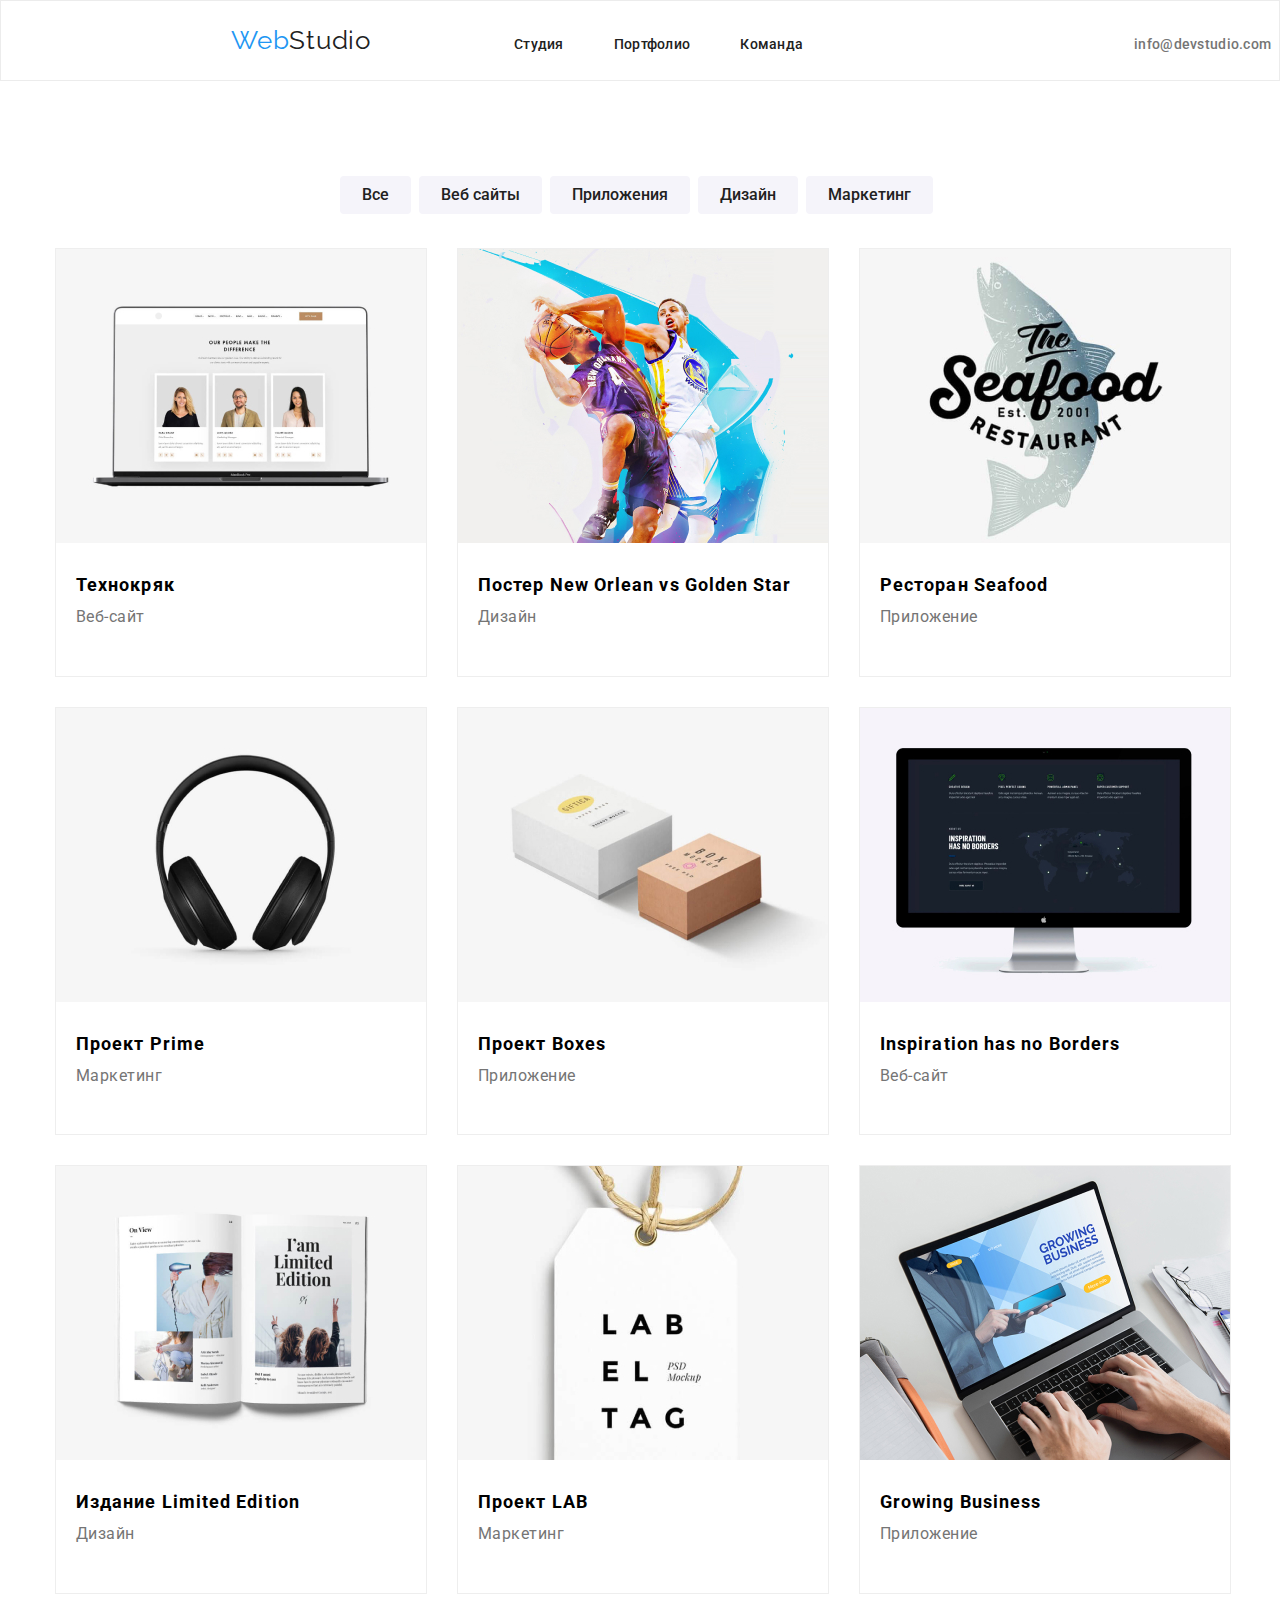
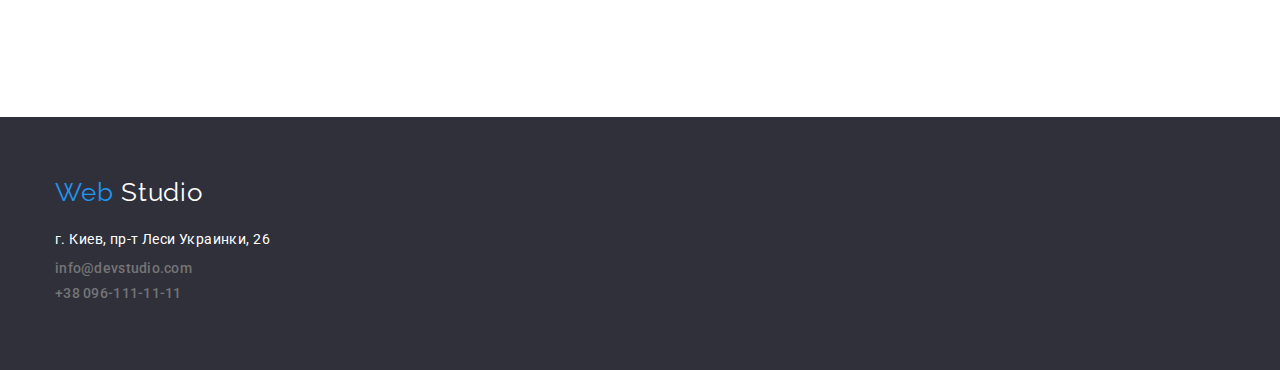
==== portfolio.html @ 87e360bc "reloaded repository" ====
<!DOCTYPE html>
<html lang="en">
  <head>
    <meta charset="UTF-8" />
    <meta name="viewport" content="width=device-width, initial-scale=1.0" />
    <link rel="stylesheet" href="./css/modern-normalize.css" />
    <link rel="stylesheet" href="./css/style.css" />
    <link rel="stylesheet" href="./css/portfolio.css" />
    <link rel="preconnect" href="https://fonts.gstatic.com" />
    <link
      href="https://fonts.googleapis.com/css2?family=Raleway:wght@700&family=Roboto:wght@400;500;700;900&display=swap"
      rel="stylesheet"
    />
    <title>Портфолио</title>
  </head>
  <body>
    <!-- Шапка сайта -->
    <header class="header">
      <div class="container-header">
        <nav class="navigation">
          <a href="./index.html" class="web-studio">
            <span class="web">Web</span><span class="studio">Studio</span></a
          >
          <ul class="links">
            <li><a class="links-menu" href="./index.html">Студия</a></li>
            <li>
              <a class="links-menu" href="./portfolio.html">Портфолио</a>
            </li>
            <li><a class="links-menu" href="#">Команда</a></li>
          </ul>
        </nav>
        <ul class="contacts-links">
          <li>
            <a class="contacts-header" href="mailto:info@devstudio.com"
              >info@devstudio.com</a
            >
          </li>
          <li>
            <a class="contacts-header" href="tel:+380961111111"
              >+38 096-111-11-11</a
            >
          </li>
        </ul>
      </div>
    </header>

    <!-- Основной контент -->
    <main>
      <!-- Кнопки -->
      <section class="buttons">
        <div class="container">
          <ul class="button-portfolio">
            <div class="buttons-block">
              <li class="button-main">
                <button class="button-filter">Все</button>
              </li>
              <li class="button-main">
                <button class="button-filter">Веб сайты</button>
              </li>
              <li class="button-main">
                <button class="button-filter">Приложения</button>
              </li>
              <li class="button-main">
                <button class="button-filter">Дизайн</button>
              </li>
              <li class="button-main">
                <button class="button-filter">Маркетинг</button>
              </li>
            </div>
          </ul>
        </div>
      </section>
      <!-- Карточки -->
      <section class="cards">
        <div class="container">
          <!-- 1 КОЛОНКА  -->
          <ul class="card-many">
            <li class="cards-info">
              <img src="./images/2block/1.jpg" alt="" width="370" />
              <div class="cards-info-title">
                <h3 class="card-pojects">Технокряк</h3>
                <p class="card-info">Веб-сайт</p>
              </div>
            </li>
            <li class="cards-info">
              <img src="./images/2block/2.jpg" alt="" width="370" />
              <div class="cards-info-title">
                <h3 class="card-pojects">Постер New Orlean vs Golden Star</h3>
                <p class="card-info">Дизайн</p>
              </div>
            </li>
            <li class="cards-info">
              <img src="./images/2block/3.jpg" alt="" width="370" />
              <div class="cards-info-title">
                <h3 class="card-pojects">Ресторан Seafood</h3>
                <p class="card-info">Приложение</p>
              </div>
            </li>
          </ul>
          <!-- 2 КОЛОНКА  -->
          <ul class="card-many">
            <li class="cards-info">
              <img src="./images/2block/4.jpg" alt="" width="370" />
              <div class="cards-info-title">
                <h3 class="card-pojects">Проект Prime</h3>
                <p class="card-info">Маркетинг</p>
              </div>
            </li>
            <li class="cards-info">
              <img src="./images/2block/5.jpg" alt="" width="370" />
              <div class="cards-info-title">
                <h3 class="card-pojects">Проект Boxes</h3>
                <p class="card-info">Приложение</p>
              </div>
            </li>
            <li class="cards-info">
              <img src="./images/2block/6.jpg" alt="" width="370" />
              <div class="cards-info-title">
                <h3 class="card-pojects">Inspiration has no Borders</h3>
                <p class="card-info">Веб-сайт</p>
              </div>
            </li>
          </ul>
          <!-- 3 КОЛОНКА -->
          <ul class="card-many">
            <li class="cards-info">
              <img src="./images/2block/7.jpg" alt="" width="370" />
              <div class="cards-info-title">
                <h3 class="card-pojects">Издание Limited Edition</h3>
                <p class="card-info">Дизайн</p>
              </div>
            </li>
            <li class="cards-info">
              <img src="./images/2block/8.jpg" alt="" width="370" />
              <div class="cards-info-title">
                <h3 class="card-pojects">Проект LAB</h3>
                <p class="card-info">Маркетинг</p>
              </div>
            </li>
            <li class="cards-info">
              <img src="./images/2block/9.jpg" alt="" width="370" />
              <div class="cards-info-title">
                <h3 class="card-pojects">Growing Business</h3>
                <p class="card-info">Приложение</p>
              </div>
            </li>
          </ul>
        </div>
      </section>
    </main>

    <!-- Футер -->
    <footer class="footer">
      <div class="container-footer">
        <div class="footer-blocks">
          <a href="./index.html" class="web-studio-footer">
            <span class="web"> Web </span>
            <span class="studio-f"> Studio </span>
          </a>
        </div>

        <address class="address">
          <ul class="nav-footer">
            <li>
              <div class="footer-blocks">
                <a class="address-location footer-links" href="#">
                  г. Киев, пр-т Леси Украинки, 26
                </a>
              </div>
            </li>
          </ul>
          <ul class="contacts-links-f">
            <li>
              <div class="footer-blocks">
                <a
                  class="contacts-footer footer-links"
                  href="mailto:info@devstudio.com"
                >
                  info@devstudio.com
                </a>
              </div>
            </li>
            <li>
              <div class="footer-blocks">
                <a
                  class="contacts-footer footer-links"
                  href="tel:+380961111111"
                >
                  +38 096-111-11-11
                </a>
              </div>
            </li>
          </ul>
        </address>
      </div>
    </footer>
  </body>
</html>
---- css/style.css ----
:root {
    --secondary-color: rgba(33, 150, 243, 1);
        --main-color: rgba(33, 33, 33, 1);

    --rare-color: rgba(117, 117, 117, 1);
    --whitey-color: rgba(255, 255, 255, 1);

    --hero-bg-color: rgba(47, 48, 58, 1);
    --team-bg-color: rgba(245, 244, 250, 1);

}

body{
    font-family: Roboto,sans-serif;
    font-style: normal;
}

img{
    display: block;
}

.header,
.links,
.navigation,
.contacts-links {
    display: flex;
}

/* STUDIO */
/* Header */
.header{
  /* border: 2px solid black; */
  /* width: 80px; */
  border: 1px solid #ECECEC;
}
.container-header{
        /* width: 1200px; */
        padding-left: 15px;
        padding-right: 15px;
        display: flex;
}
.header-links-block {
            display: flex;
}

/* Logo  */
.web-studio {
    font-size: 26px;
    font-family: Raleway, sans-serif;

    line-height: 1.2;
    letter-spacing: 0.03em;

    text-decoration: none;

    margin-left: 215px;
    margin-right:93px;
    margin-top: 24px;
    margin-bottom: 24px;
}
.web {
    color: var(--secondary-color);
}
.studio {
    color: var(--main-color);
}
.studio-f{
    color:var(--whitey-color);
}


/* Links About */
.links{
        margin-top: 34px;
}
.links-menu{
    text-decoration: none;

    font-weight: 500;
    font-size: 14px;

    line-height: 1.1;
    letter-spacing: 0.02em;

    color: var(--main-color);

    box-sizing:border-box;

    padding-top: 7px;
    padding-bottom: 7px;

}
.links-menu:nth-last-child(n+1){
margin-left: 50px;
}
.links-menu:hover{
    color: var(--secondary-color);
}
.links-menu:focus {
    color: var(--secondary-color);
}
/* .links-menu:active{
        color: var(--secondary-color);
} */

/* Contacts about */
.contacts-links{
    margin-left: 331px;
    margin-top: 34px;
    white-space: nowrap;
}
.contacts-header {
    margin-right: 50px;
    padding-top: 7px;
    padding-bottom: 7px;
}

.contacts, 
.contacts-header{
        color: var(--rare-color);

        text-decoration: none;

        font-weight: 500;
        font-size: 14px;

        letter-spacing: 0.02em;
        line-height: 1.1;
}
.contacts, 
.contacts-header:hover {
    color: var(--secondary-color);
    text-decoration: none;
}
.contacts,
.contacts-header:focus {
    color: var(--secondary-color);
    text-decoration: none;
}
/* .contacts,
.contacts-header:active {
    color: var(--secondary-color);
    text-decoration: none;
} */


/* HERO */
.hero {
    color: var(--whitey-color);
    background-color: var(--hero-bg-color);

    text-align: center;
    letter-spacing: 0.06em;
    text-transform: uppercase;

padding-bottom: 200px;


}
.hero-title {
    font-size: 44px;
    line-height: 1.5;

    text-transform: uppercase;

    letter-spacing: 0.06em;
    font-weight: 900;
     
    padding-top: 200px;
    padding-bottom: 30px;
}
.hero-button{
    background-color: var(--secondary-color);
    color:var(--whitey-color);

    border-radius: 4px;
    padding: 13px 32px;
    box-shadow: 0px 4px 4px rgba(0, 0, 0, 0.15);

    font-size: 16px;
    width: 200px;
    height: 50px;

    text-decoration: none;
    text-transform: none;
}

/* HEADING */
.under-hero{
    box-sizing:border-box;
}
.heading{
    display: flex;

    letter-spacing: 0.03em;

    padding-top: 94px;
    padding-bottom: 94px;
}

.heading li:not(:last-child){
    margin-right: 30px;
}

.heading-title{
    color: var(--main-color);

    text-transform: uppercase;

    font-weight: bold;
    line-height: 1.1;

    font-size: 14px;

    padding-bottom: 10px;
}
.heading-info{
    color: var(--rare-color);

    font-size: 14px;

    font-weight: normal;
    line-height: 1.7;

    /* padding-right: 67px; */
}

/* Our Classes */
.classes{
    padding-bottom: 94px;
}
.classes-title{
    color: var(--main-color);
    font-size: 36px;
    font-weight: bold;
    line-height: 1.2;
    text-align: center;
    letter-spacing: 0.03em;
    padding-bottom: 50px;
}
.classes-title-team{
        color: var(--main-color);
        font-size: 36px;
        font-weight: bold;
        line-height: 1.2;
        text-align: center;
        letter-spacing: 0.03em;
        padding-top: 94px;
        padding-bottom: 50px;
}
.classes-img {
    margin: 0;
    padding: 0;
    display: flex;
    justify-content: space-between;
}
.container{
    width: 1200px;
    padding-left: 15px;
    padding-right: 15px;
    margin-left: auto;
    margin-right: auto;
}

/* Team info */
.team{
    background-color:var(--team-bg-color);
}
.team-block{
    background-color:var(--whitey-color);
    box-shadow: 0px 1px 3px rgba(0, 0, 0, 0.12),
    0px 1px 1px rgba(0, 0, 0, 0.14),
    0px 2px 1px rgba(0, 0, 0, 0.2);

    border-radius: 0px 0px 4px 4px;

}
.team-block:not(:last-child){
    margin-right: 30px;
}
.team-member{
font-size: 16px;
font-weight: 500;

text-align: center;

letter-spacing: 0.03em;

padding-top: 30px;
padding-bottom: 10px;
}
.best-team-member{
display: flex;
padding-bottom: 94px;
}
.team-profession{
    color:var(--rare-color);

    font-size: 16px;
    font-weight: normal;

    line-height: 1.2;

    text-align: center;
    letter-spacing: 0.03em;

    padding-bottom: 30px;
}
/*  */
/*  */
/* Footer */
.footer{
    background-color:var(--hero-bg-color);
        padding-bottom: 60px;
}
.container-footer{
        width: 1200px;
        padding-left: 15px;
        padding-right: 15px;
        margin-left: auto;
        margin-right: auto;
}

/* nav-f */
.footer-links{
    display: block;

    margin-bottom: 9px;
}
/* .contacts-links-f {
    margin-left: 215px;
} */
.contacts-footer{
        color: var(--rare-color);

        text-decoration: none;

        font-weight: 500;
        font-size: 14px;

        letter-spacing: 0.02em;
        line-height: 1.1;
}
.contacts-footer:hover{
    color: var(--secondary-color);
    text-decoration: none;
}
.container-footer:focus{
    color: var(--secondary-color);
    text-decoration: none;
}


.web-studio-footer {
    font-size: 26px;
    font-family: Raleway, sans-serif;

    line-height: 1.2;
    letter-spacing: 0.03em;

    text-decoration: none;

    display: block;

padding-top: 60px;
}
/* .web-studio-footer:first-child{
    margin-top: 20px;
} */


/* Contacts and Address */
/* .footer-blocks{
        padding-left: 215px;
} */
.web-studio-footer,
.address-location,
.contacts{
    display: inline-block;
}

.address{
    font-size: 14px;

    line-height: 1.7;
    letter-spacing: 0.03em;

    font-weight: normal;

    display: block;

    padding-top: 20px;
}
.address-location{
    color: var(--whitey-color);
    text-decoration: none;
}
---- css/portfolio.css ----
/* Buttons */
.buttons{
     padding-top: 95px;
    margin-bottom: 34px;

}
.buttons-block{
    margin-left: auto;
    margin-right: auto;
        display: flex;
}
.button-portfolio{
    display: flex;
}
.button-main{
padding-right: 8px;
}
.button-filter {
    color: var(--main-color);
    background-color: var(--team-bg-color);

    font-weight: 500;
    font-size: 16px;

    line-height: 1.6;

    padding: 6px 22px;

    border-radius: 4px;

    white-space: nowrap;
        border: none;
}
.button-filter:hover {
    color: var(--whitey-color);
    background-color: var(--secondary-color);

    box-shadow: 0px 3px 1px rgba(0, 0, 0, 0.1),
    0px 1px 2px rgba(0, 0, 0, 0.08),
    0px 2px 2px rgba(0, 0, 0, 0.12);

    border-radius: 4px;
    border: none;
}
.button-filter:focus {
    color: var(--whitey-color);
    background-color: var(--secondary-color);

    box-shadow: 0px 3px 1px rgba(0, 0, 0, 0.1),
    0px 1px 2px rgba(0, 0, 0, 0.08),
    0px 2px 2px rgba(0, 0, 0, 0.12);
    border: none;
}

/* MAIN */
.cards{
    padding-bottom: 93px;
}
.card-many{
display: flex;
}
.cards-info-title{
    padding: 24px 20px;
}
.cards-info{
    border: 1px solid #EEEEEE;
    box-sizing: border-box;
    margin-bottom: 30px;
}
.cards-info:not(:last-child){
        margin-right:30px;
}
.card-pojects {
    font-weight: bold;
    font-size: 18px;
    line-height: 2;
    letter-spacing: 0.06em;

}
.card-info {
    font-weight: normal;
    font-size: 16px;
    line-height: 1.8;
    letter-spacing: 0.03em;
    color: #757575;

    padding-bottom: 20px;
}
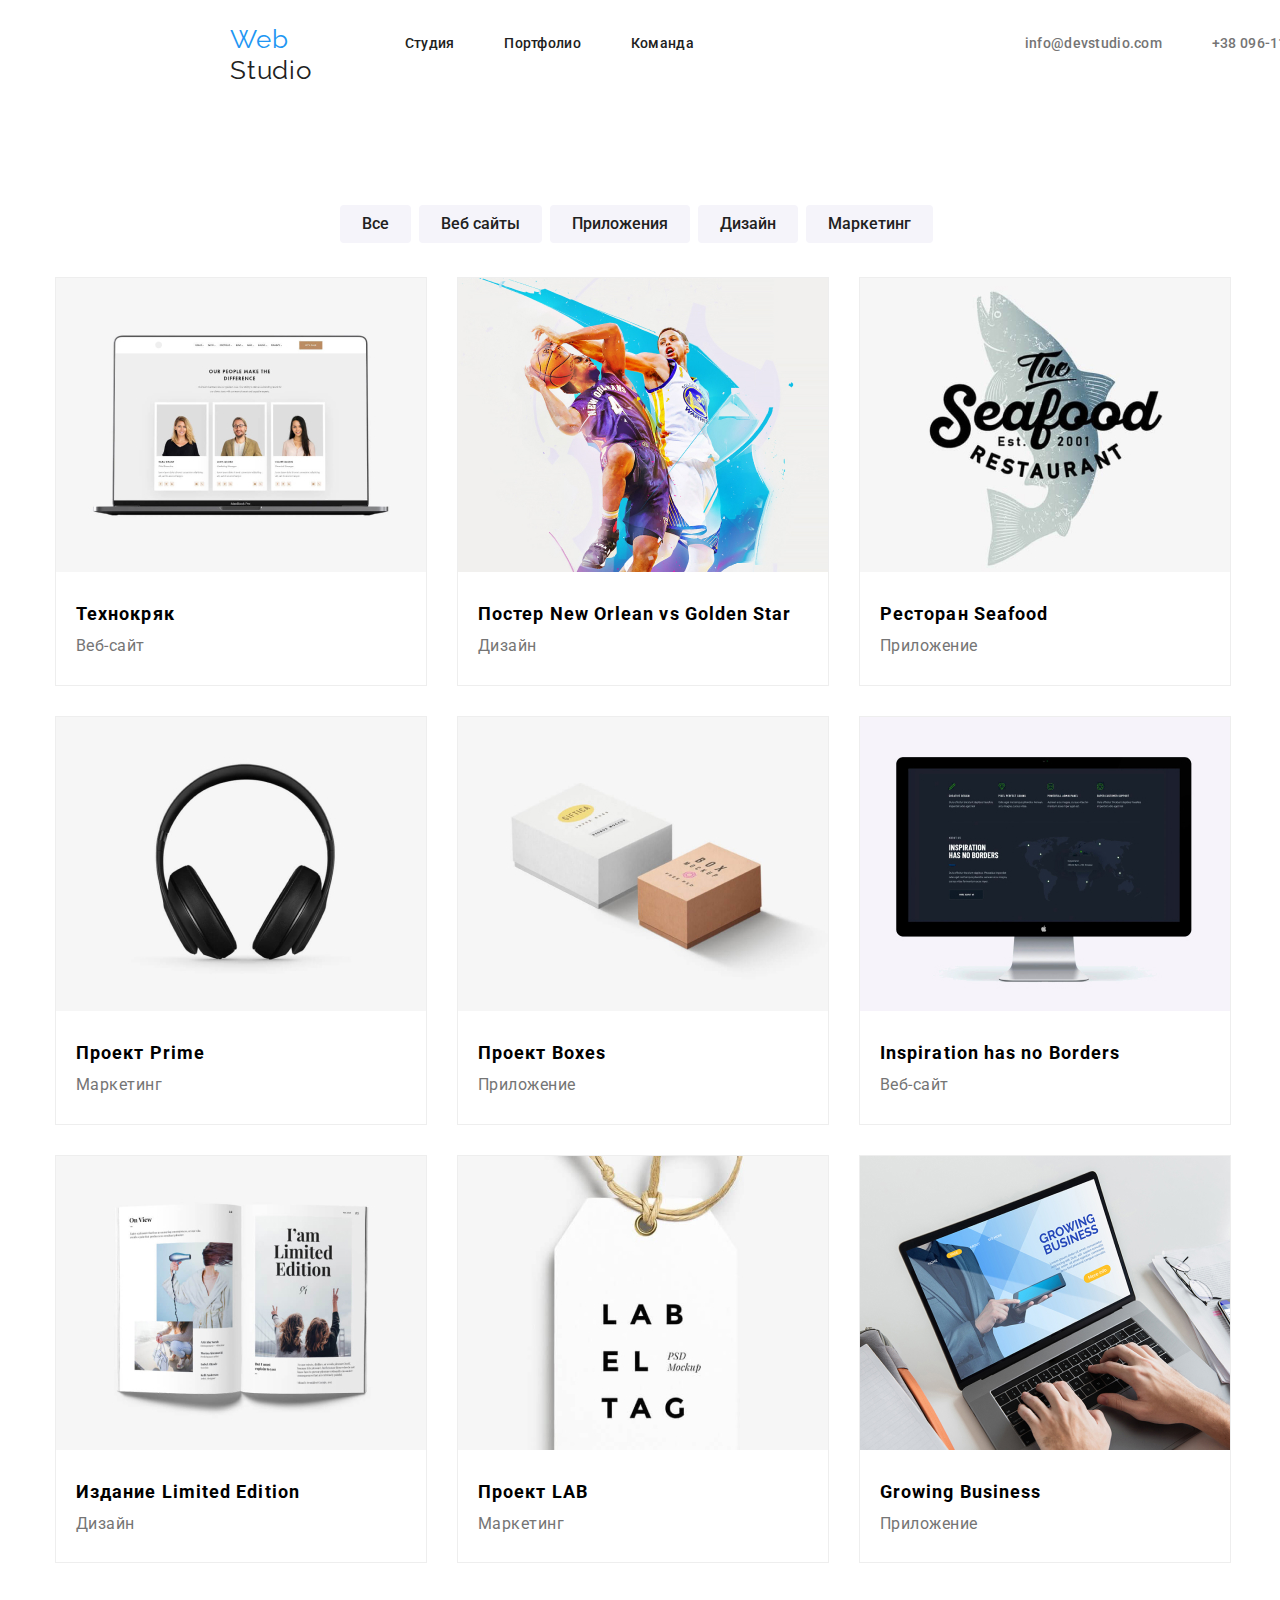
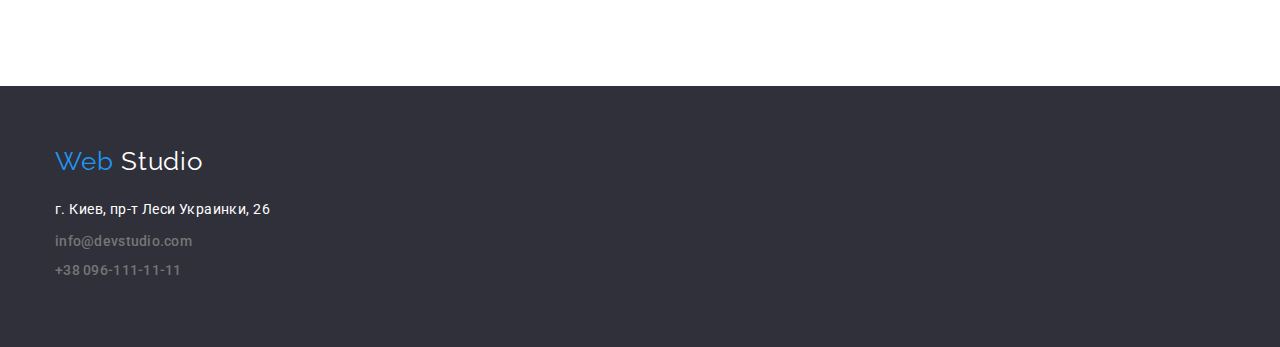
==== commit a07ececa: "Fixed bugs" ====
--- a/portfolio.html
+++ b/portfolio.html
@@ -19,27 +19,34 @@
       <div class="container-header">
         <nav class="navigation">
           <a href="./index.html" class="web-studio">
-            <span class="web">Web</span><span class="studio">Studio</span></a
-          >
+            <span class="web"> Web </span>
+            <span class="studio"> Studio </span>
+          </a>
           <ul class="links">
-            <li><a class="links-menu" href="./index.html">Студия</a></li>
-            <li>
-              <a class="links-menu" href="./portfolio.html">Портфолио</a>
-            </li>
-            <li><a class="links-menu" href="#">Команда</a></li>
+            <div class="menu-blocks">
+              <li>
+                <a class="links-menu" href="./index.html"> Студия </a>
+              </li>
+              <li>
+                <a class="links-menu" href="./portfolio.html">Портфолио</a>
+              </li>
+              <li><a class="links-menu" href="#">Команда</a></li>
+            </div>
           </ul>
         </nav>
         <ul class="contacts-links">
-          <li>
-            <a class="contacts-header" href="mailto:info@devstudio.com"
-              >info@devstudio.com</a
-            >
-          </li>
-          <li>
-            <a class="contacts-header" href="tel:+380961111111"
-              >+38 096-111-11-11</a
-            >
-          </li>
+          <div class="header-links-block">
+            <li>
+              <a class="contacts-header" href="mailto:info@devstudio.com"
+                >info@devstudio.com</a
+              >
+            </li>
+            <li>
+              <a class="contacts-header" href="tel:+380961111111"
+                >+38 096-111-11-11</a
+              >
+            </li>
+          </div>
         </ul>
       </div>
     </header>
--- a/css/style.css
+++ b/css/style.css
@@ -31,7 +31,8 @@
 .header{
   /* border: 2px solid black; */
   /* width: 80px; */
-  border: 1px solid #ECECEC;
+
+  padding-left: 215px;
 }
 .container-header{
         /* width: 1200px; */
@@ -53,7 +54,7 @@
 
     text-decoration: none;
 
-    margin-left: 215px;
+    /* margin-left: 215px; */
     margin-right:93px;
     margin-top: 24px;
     margin-bottom: 24px;
@@ -73,6 +74,9 @@
 .links{
         margin-top: 34px;
 }
+.menu-blocks{
+    display: flex;
+}
 .links-menu{
     text-decoration: none;
 
@@ -90,8 +94,9 @@
     padding-bottom: 7px;
 
 }
-.links-menu:nth-last-child(n+1){
-margin-left: 50px;
+.menu-blocks li:not(:last-child),
+.header-links-block li:not(:last-child) {
+margin-right: 50px;
 }
 .links-menu:hover{
     color: var(--secondary-color);
@@ -110,7 +115,6 @@
     white-space: nowrap;
 }
 .contacts-header {
-    margin-right: 50px;
     padding-top: 7px;
     padding-bottom: 7px;
 }
@@ -188,14 +192,13 @@
 /* HEADING */
 .under-hero{
     box-sizing:border-box;
+        padding-top: 94px;
+        padding-bottom: 94px;
 }
 .heading{
     display: flex;
 
     letter-spacing: 0.03em;
-
-    padding-top: 94px;
-    padding-bottom: 94px;
 }
 
 .heading li:not(:last-child){
@@ -245,7 +248,7 @@
         line-height: 1.2;
         text-align: center;
         letter-spacing: 0.03em;
-        padding-top: 94px;
+        /* padding-top: 94px; */
         padding-bottom: 50px;
 }
 .classes-img {
@@ -265,6 +268,8 @@
 /* Team info */
 .team{
     background-color:var(--team-bg-color);
+        padding-top: 94px;
+        padding-bottom: 94px;
 }
 .team-block{
     background-color:var(--whitey-color);
@@ -291,7 +296,7 @@
 }
 .best-team-member{
 display: flex;
-padding-bottom: 94px;
+/* padding-bottom: 94px; */
 }
 .team-profession{
     color:var(--rare-color);
@@ -312,6 +317,7 @@
 .footer{
     background-color:var(--hero-bg-color);
         padding-bottom: 60px;
+        padding-top: 60px;
 }
 .container-footer{
         width: 1200px;
@@ -361,8 +367,6 @@
     text-decoration: none;
 
     display: block;
-
-padding-top: 60px;
 }
 /* .web-studio-footer:first-child{
     margin-top: 20px;
@@ -375,7 +379,8 @@
 } */
 .web-studio-footer,
 .address-location,
-.contacts{
+.contacts,
+.contacts-footer{
     display: inline-block;
 }
 
--- a/css/portfolio.css
+++ b/css/portfolio.css
@@ -85,5 +85,4 @@
     letter-spacing: 0.03em;
     color: #757575;
 
-    padding-bottom: 20px;
 }